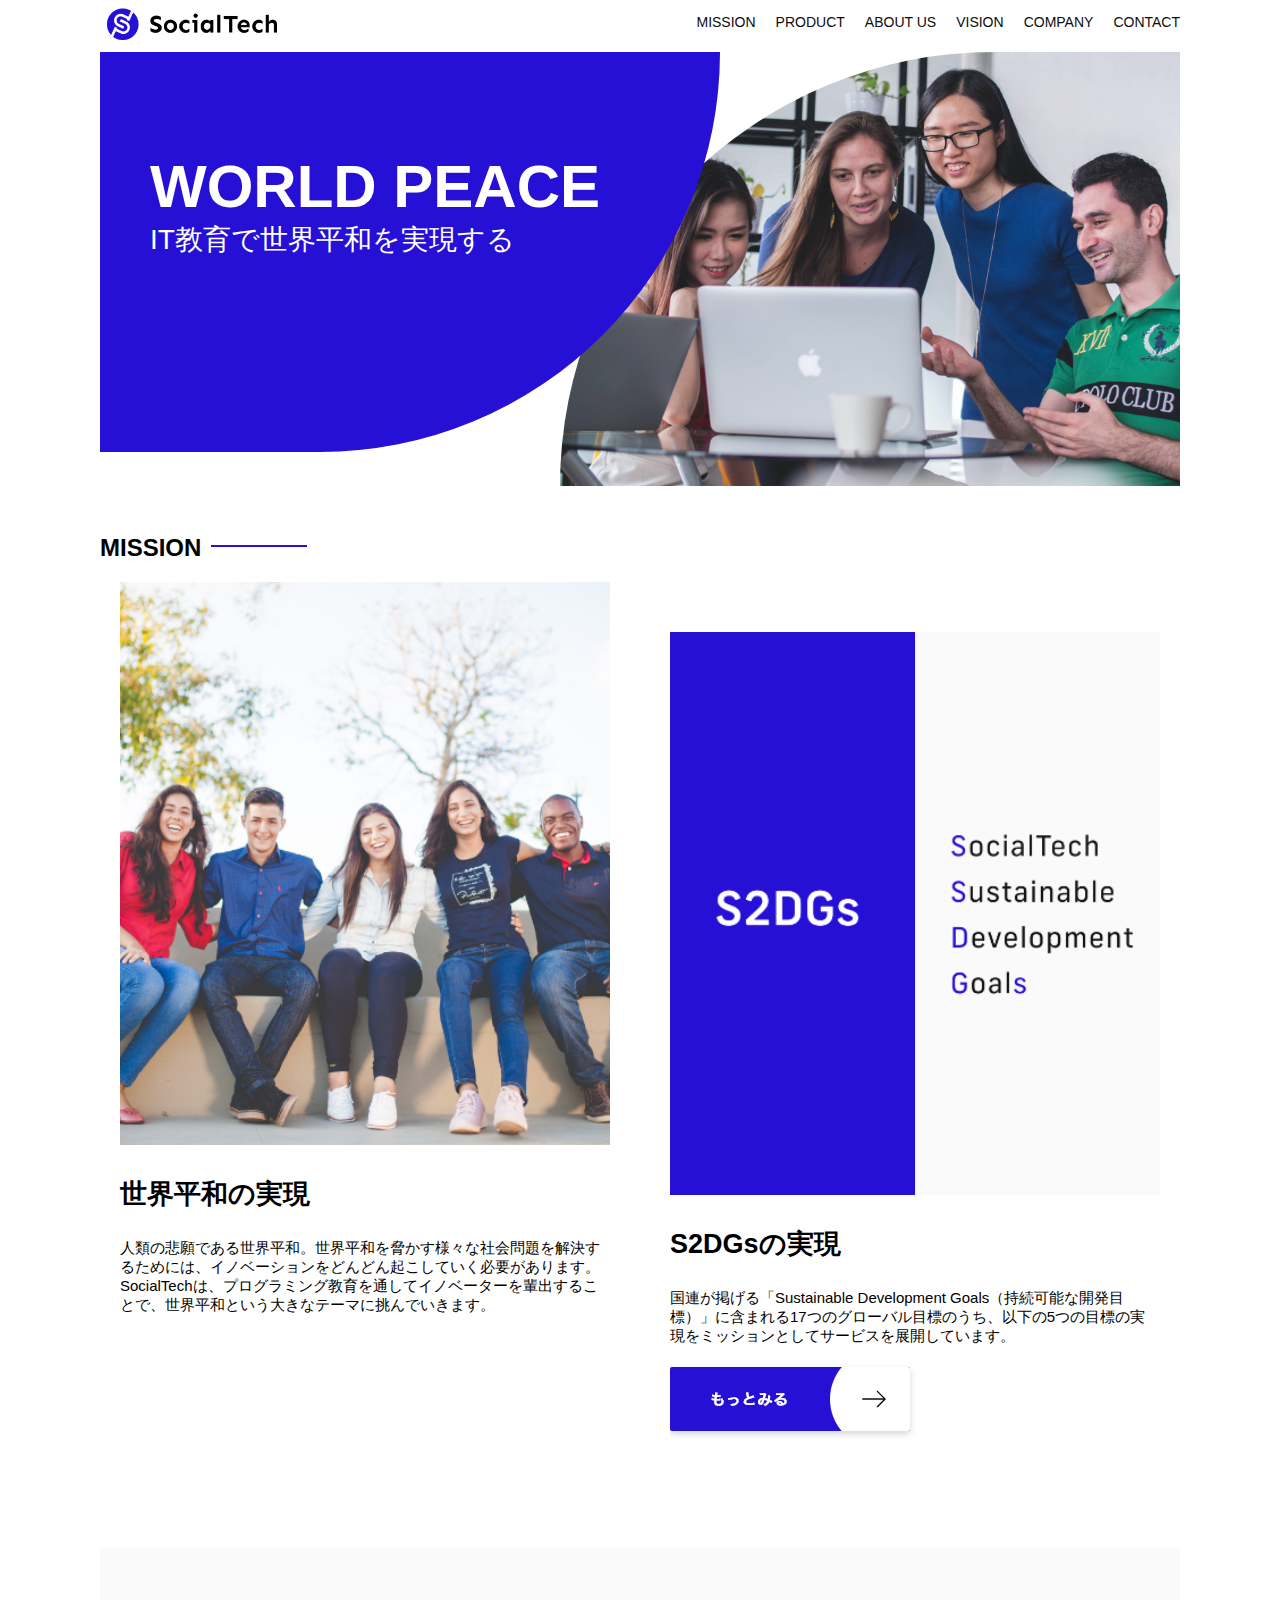
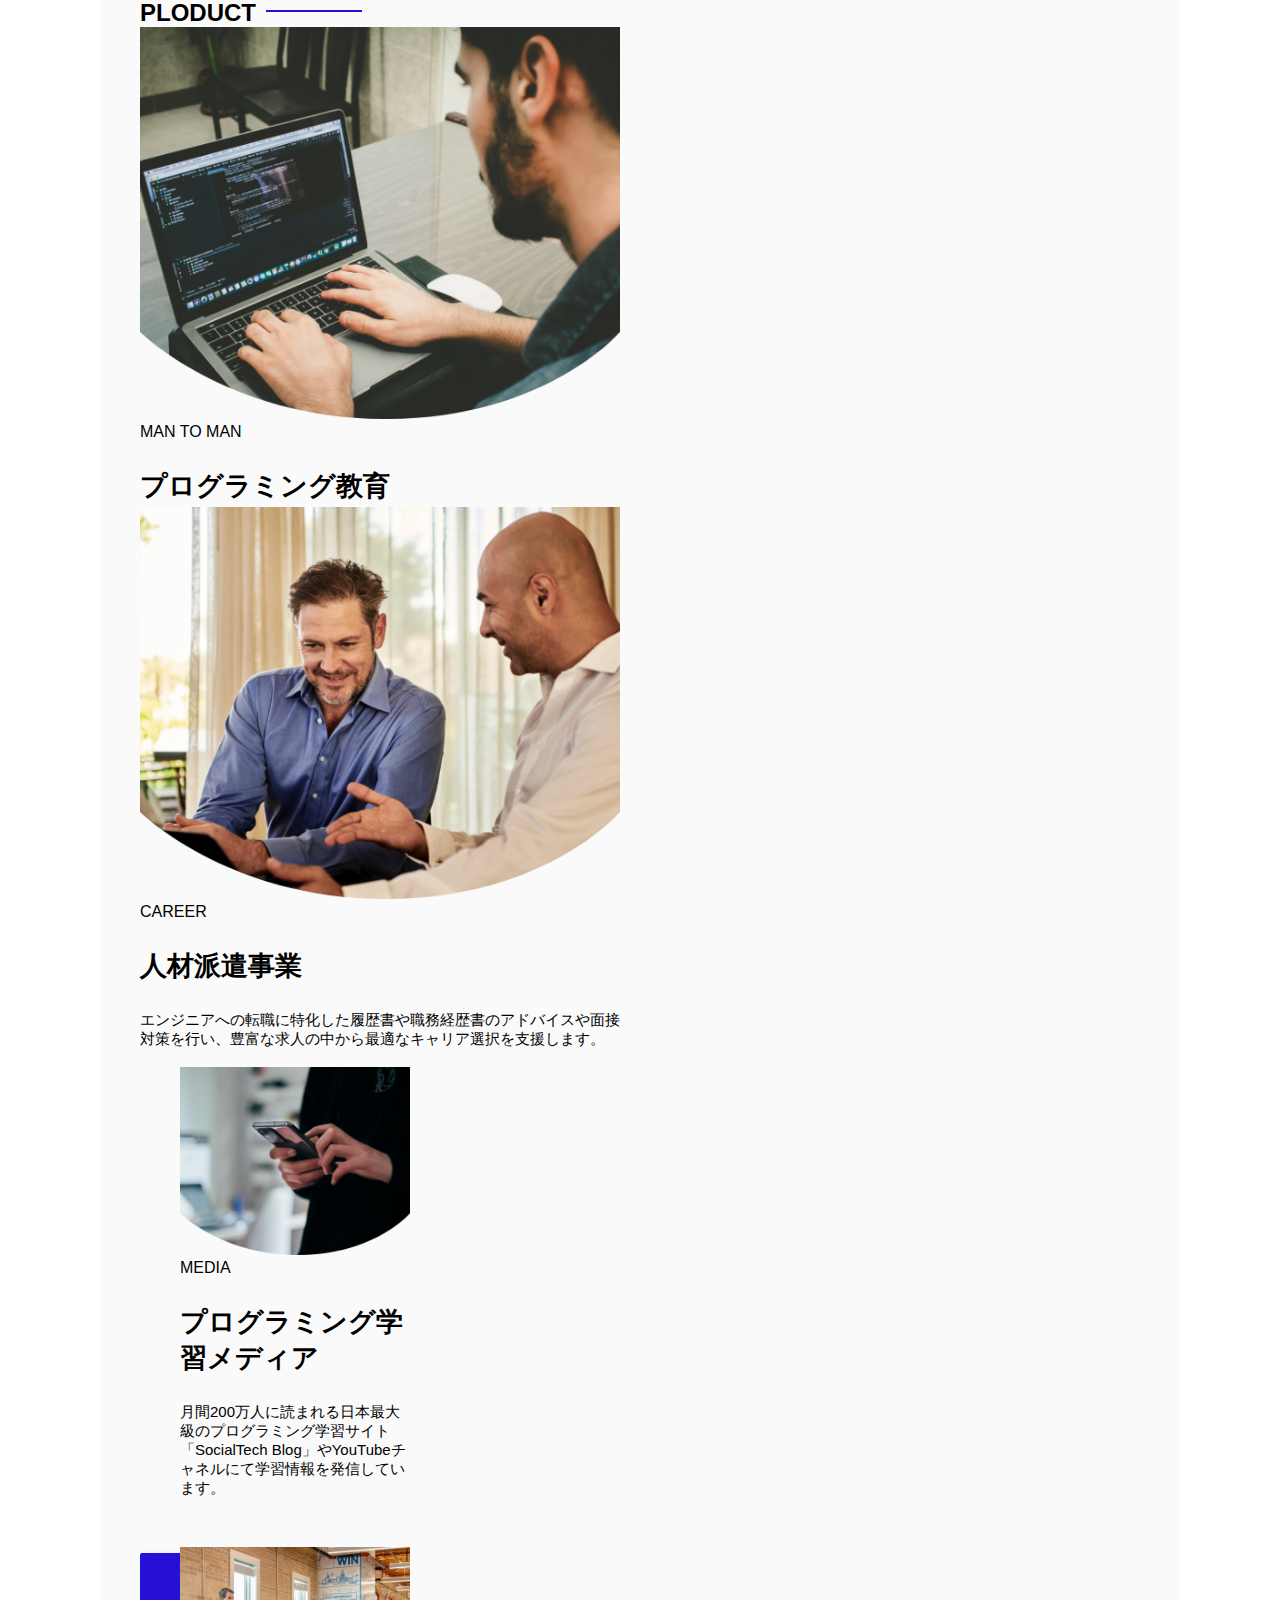
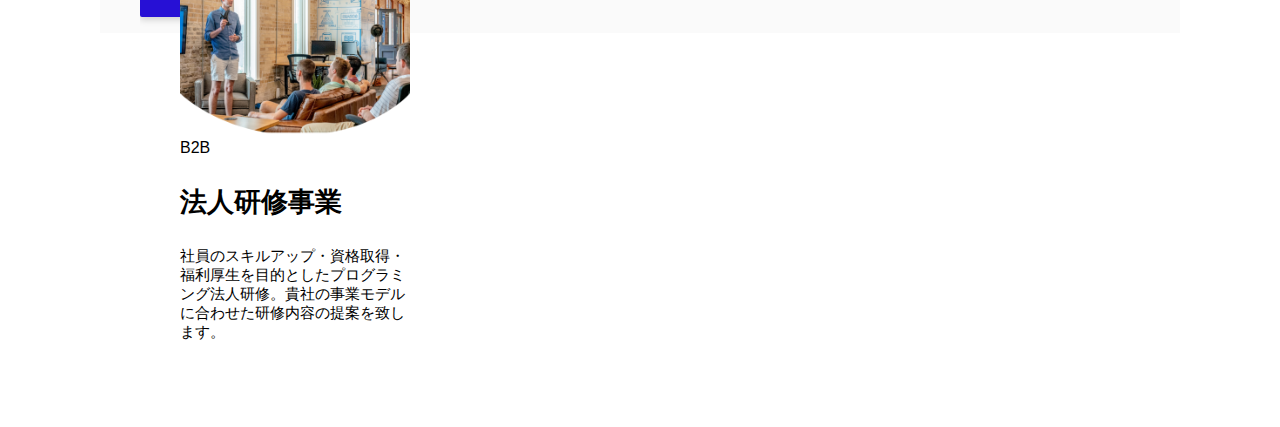
==== index.html @ d0de2686 "課題をプッシュ" ====
<!DOCTYPE html>
<html>
<head>
    <title>SocialTech</title>
    <meta charset="utf-8">
    <meta name="description" content="SocialTechはEdTech業界のリーディングカンパニーを目指します。">
    <meta name="viewport" content="width=device-width, initial-scale=1.0">
    <link rel="stylesheet" href="style.css">
</head>
<body>
    <!-- ヘッダー -->
    <header> 
        <!-- ロゴ -->  
        <a href="index.html" id="logo"><img src="images/logo.png" alt="トップページに戻る"></a>

        <!-- PC用ナビゲーション --> 
        <nav id="nav-pc">
            <ul>
                <li><a href="mission.html">MISSION</a></li>
                <li><a href="product.html">PRODUCT</a></li>
                <li><a href="index.html#aboutus">ABOUT US</a></li>
                <li><a href="index.html#vision">VISION</a></li>
                <li><a href="index.html#company">COMPANY</a></li>
                <li><a href="index.html#contact">CONTACT</a></li>
            </ul>
        </nav> 
    </header>
      <main>
      <article>
        <!-- メインビジュアル -->
        <section id="main-visual">
          <div id="main-message">
            <h1>WORLD PEACE</h1>
            <p>IT教育で世界平和を実現する</p>
          </div>
          <img src="images/index/index-main.png" alt="PCの周りに集まる多国籍の仲間たち">
        </section>
        <!--ミッション-->
        <section id="mission">
          <h2 class="index-h2">MISSION</h2>
          <div id="mission-flex">
            <div class="mission-item">
              <img id="mission-photo" src="images/index/index-mission.png" alt="屋外のベンチで写真を撮影する多国籍の仲間たち">
              <h3>世界平和の実現</h3>
              <p>人類の悲願である世界平和。世界平和を脅かす様々な社会問題を解決するためには、イノベーションをどんどん起こしていく必要があります。SocialTechは、プログラミング教育を通してイノベーターを輩出することで、世界平和という大きなテーマに挑んでいきます。</p>
            </div>
            <div class="mission-item">
              <img id="s2dgs" src="images/index/s2dgs.png" alt="s2dgs">
              <h3>S2DGsの実現</h3>
              <p>国連が掲げる「Sustainable Development Goals（持続可能な開発目標）」に含まれる17つのグローバル目標のうち、以下の5つの目標の実現をミッションとしてサービスを展開しています。</p>
             <a href="mission.html"><img src="images/button-more.png" alt="もっとみる"></a>
            </div>
          </div>
        </section>
      <!-- プロダクト -->
       <section id="product">
        <h2 class="index-h2">PLODUCT</h2>
         <div class="product-flix">
          <div id="product-left">
             <div>
              <img class="product-photo" src="images/index/index-mantoman.png" alt="PCでコードを書く男性">
              <div class="produact-explain">
                <span>MAN TO MAN</span>
                <h3>プログラミング教育</h3>
                <p>2013年より日本で唯一の専属講師によるマンツーマンのプログラミングレッスンを開始。AI/人工知能やウェブデザインの学習も可能です。</p>
              </div>
             </div>
             <div>
              <img class="product-photo" src="images/index/index-career.png" alt="笑顔で話し合う２人の男性">
               <div class="produact-explain">
                 <span>CAREER</span>
                 <h3>人材派遣事業</h3>
                 <p>エンジニアへの転職に特化した履歴書や職務経歴書のアドバイスや面接対策を行い、豊富な求人の中から最適なキャリア選択を支援します。</p>
               </div>
        　　</div>
           <div id="product-right">
          <div>
            <img class="product-photo" src="images/index/index-media.png" alt="スマートフォンを操作する人">
            <div class="product-explain">
              <span>MEDIA</span>
              <h3>プログラミング学習メディア</h3>
              <p>月間200万人に読まれる日本最大級のプログラミング学習サイト「SocialTech Blog」やYouTubeチャネルにて学習情報を発信しています。</p>
            </div>
          </div>
          <div>
            <img class="product-photo" src="images/index/index-b2b.png" alt="講演中の男性とそれを聴く人々">
            <div class="product-explain">
              <span>B2B</span>
              <h3>法人研修事業</h3>
              <p>社員のスキルアップ・資格取得・福利厚生を目的としたプログラミング法人研修。貴社の事業モデルに合わせた研修内容の提案を致します。</p>
            </div>
          </div>
        </div>
      </div>
      <div id="product-more">
        <a href="product.html">
          <img src="images/button-more.png" alt="もっとみる">
        </a>
      </div>
    </section>
  </article>
</main>
</body>

</html>
---- style.css ----
/* PC、スマホ共通スタイル */
* {
    box-sizing: border-box;
  }
  
  p {
    font-size: 15px;
  }
  
body {
    max-width: 1080px;
    margin: 0 auto 0 auto;
    font-family: "Source Sans Pro", "Hiragino Kaku Gothic ProN", Meiryo, Arial, sans-serif;
  }

/* ヘッダー */
 header {
 display: flex;
 justify-content: space-between;
  }

  /* ナビゲーションのレイアウト　*/
  #nav-pc {
 font-size: 14px;
  }
  
  #nav-pc ul {
 display: flex;
 padding-left: 0;
  }

  
  #nav-pc li {
    list-style: none;
  }
  
  /* ナビゲーションのリンクの装飾設定 */
  #nav-pc a {
    text-decoration: none;
    margin-left: 20px;
    color: #0d0d0d;
  }
  
  #nav-pc a:hover {
    text-decoration: underline;
  }

  /* メインビジュアル */
#main-visual {
  position: relative;
  height: 400px;
}

#main-message {
  position: absolute;
  top: 0;
  left: 0;
  background-color: #2710d5;
  color: #ffffff;
  border-radius: 0 0 476px 0;
  max-width: 620px;
  height: 100%;
  width: 100%;
  z-index: 11;
}

#main-message > h1 {
  font-size: 60px;
  margin: 100px 0 0 50px;
}

#main-message > p {
  font-size: 28px;
  margin: 0 0 0 50px;
}

#main-visual > img {
  max-width: 620px;
  border-radius: 476px 0 0 0;
  position: absolute;
  top: 0;
  right: 0;
  z-index: 10;
}

 /* 見出し */
 h2 {
  margin: 40px 0 0 0;
}

h2::after {
  content: url("images/line.png");
  margin-left: 10px;
}

h3 {
  font-size: 27px;
}

#mission-flex {
 display: flex;
 gap: 20px;
}

.mission-item {
 flex: 1;
}

#mission-photo, #s2dgs {
 width: 100%;
}

/* ミッション */
#mission {
  margin: 80px auto 80px auto;
}

#mission-flex {
  display: flex;
}

#mission-flex > div {
  width: 50%;
  margin: 20px;
}

#mission-photo {
  width: 100%;
}

#s2dgs {
  margin-top: 50px;
  width: 100%;
}

/* プロダクト */
#product {
  background-color: #fafafa;
  margin: 80px 0 80px 0;
  padding: 10px 40px 0px 40px;
}

/* 外枠 */
#product .product-flex {
  margin-top: 40px;
  display: flex;
}

/* 左のカラム */
#product-left {
  width: 50%;
  margin-right: 20px;
}

/* 右のカラム */
#product-right {
  width: 50%;
  margin-left: 20px;
  margin-top: 80px;
}

/* 画像＋説明の枠 */
#product-left > div {
  position: relative;
  height: 480px;
  margin-right: 20px;
}

#product-right > div {
  position: relative;
  height: 480px;
  margin-left: 20px;
}

 /* 画像 */
 .product-photo {
   width: 100%;
 }
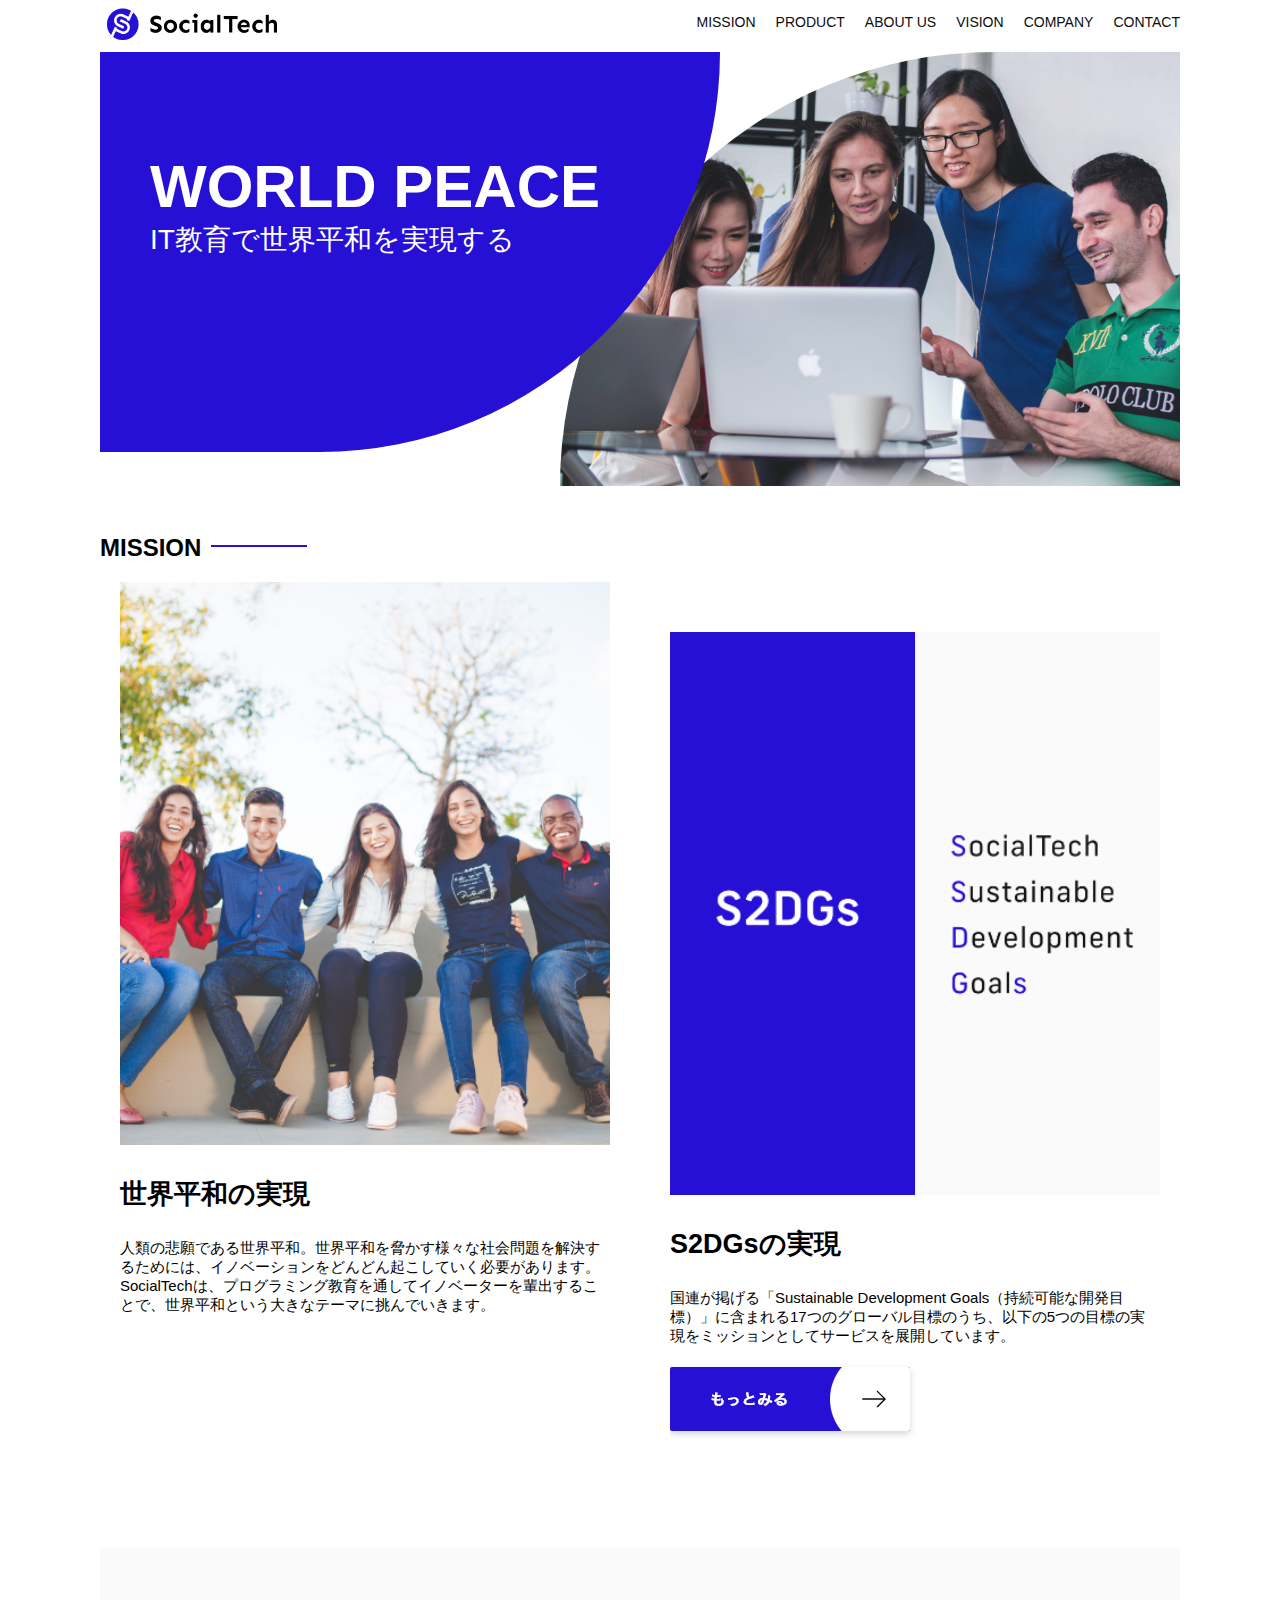
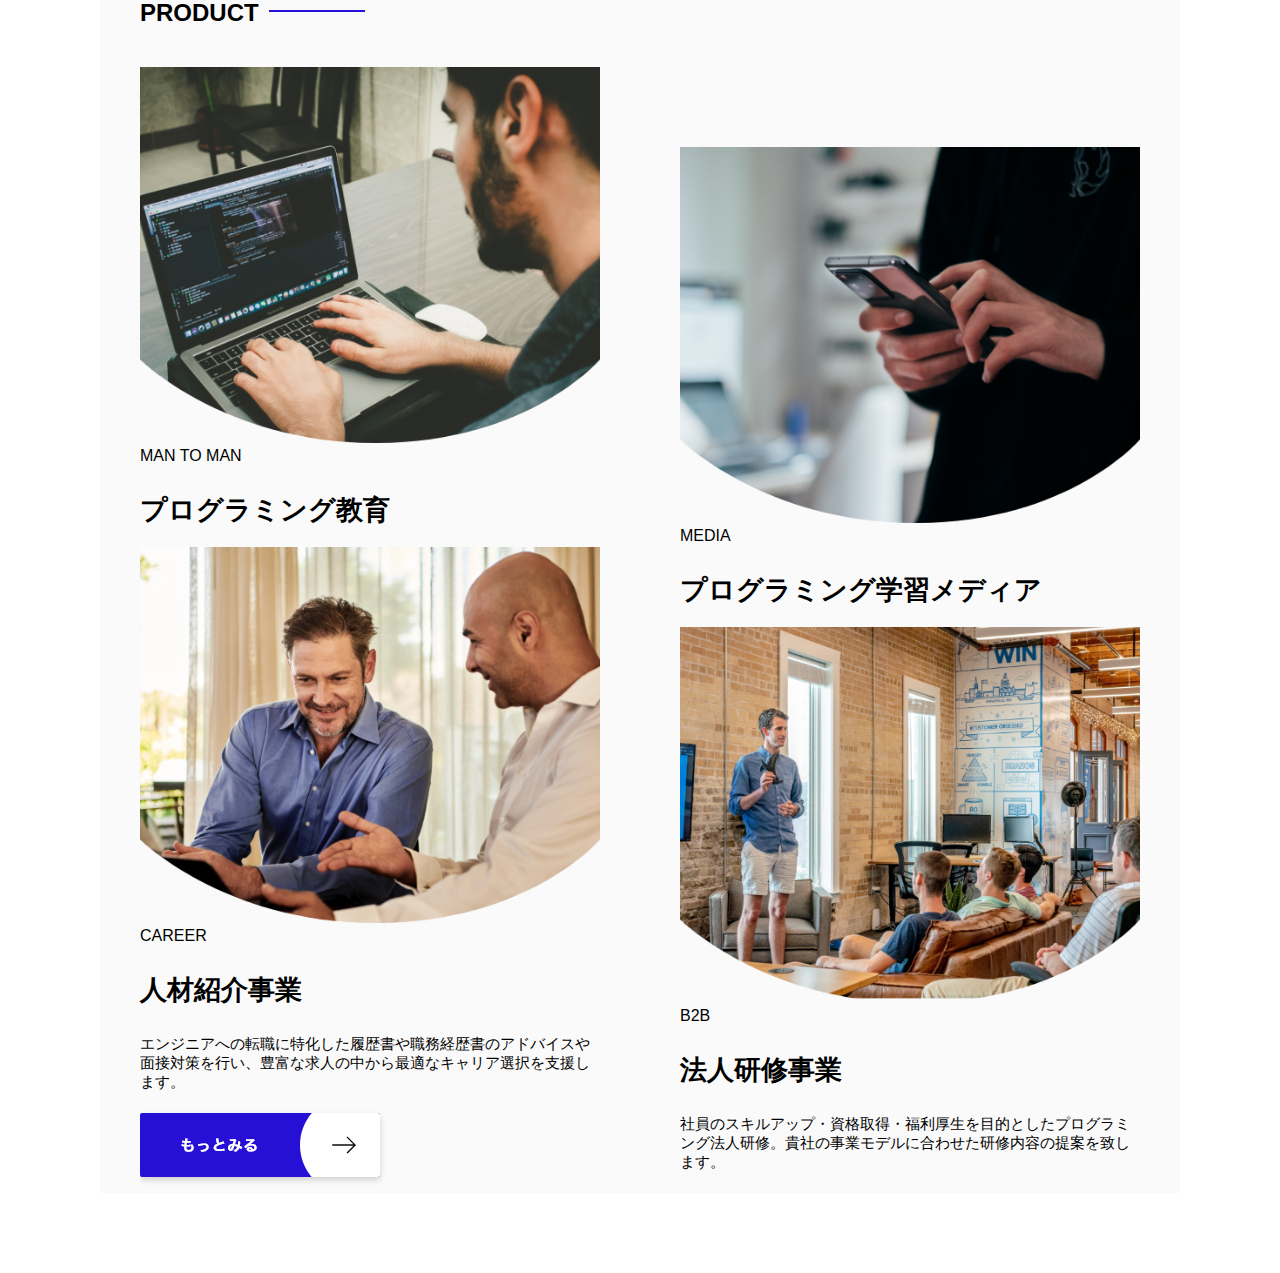
==== commit 06cf028d: "セクションを調整" ====
--- a/index.html
+++ b/index.html
@@ -1,105 +1,111 @@
 <!DOCTYPE html>
 <html>
+
 <head>
-    <title>SocialTech</title>
-    <meta charset="utf-8">
-    <meta name="description" content="SocialTechはEdTech業界のリーディングカンパニーを目指します。">
-    <meta name="viewport" content="width=device-width, initial-scale=1.0">
-    <link rel="stylesheet" href="style.css">
+  <title>SocialTech</title>
+  <meta charset="utf-8">
+  <meta name="description" content="SocialTechはEdTech業界のリーディングカンパニーを目指します。">
+  <meta name="viewport" content="width=device-width, initial-scale=1.0">
+  <link rel="stylesheet" href="style.css">
 </head>
+
 <body>
-    <!-- ヘッダー -->
-    <header> 
-        <!-- ロゴ -->  
-        <a href="index.html" id="logo"><img src="images/logo.png" alt="トップページに戻る"></a>
+  <!-- ヘッダー -->
+  <header>
+    <!-- ロゴ -->
+    <a href="index.html" id="logo"><img src="images/logo.png" alt="トップページに戻る"></a>
 
-        <!-- PC用ナビゲーション --> 
-        <nav id="nav-pc">
-            <ul>
-                <li><a href="mission.html">MISSION</a></li>
-                <li><a href="product.html">PRODUCT</a></li>
-                <li><a href="index.html#aboutus">ABOUT US</a></li>
-                <li><a href="index.html#vision">VISION</a></li>
-                <li><a href="index.html#company">COMPANY</a></li>
-                <li><a href="index.html#contact">CONTACT</a></li>
-            </ul>
-        </nav> 
-    </header>
-      <main>
-      <article>
-        <!-- メインビジュアル -->
-        <section id="main-visual">
-          <div id="main-message">
-            <h1>WORLD PEACE</h1>
-            <p>IT教育で世界平和を実現する</p>
+    <!-- PC用ナビゲーション -->
+    <nav id="nav-pc">
+      <ul>
+        <li><a href="mission.html">MISSION</a></li>
+        <li><a href="product.html">PRODUCT</a></li>
+        <li><a href="index.html#aboutus">ABOUT US</a></li>
+        <li><a href="index.html#vision">VISION</a></li>
+        <li><a href="index.html#company">COMPANY</a></li>
+        <li><a href="index.html#contact">CONTACT</a></li>
+      </ul>
+    </nav>
+  </header>
+  <main>
+    <article>
+      <!-- メインビジュアル -->
+      <section id="main-visual">
+        <div id="main-message">
+          <h1>WORLD PEACE</h1>
+          <p>IT教育で世界平和を実現する</p>
+        </div>
+        <img src="images/index/index-main.png" alt="PCの周りに集まる多国籍の仲間たち">
+      </section>
+      <!--ミッション-->
+      <section id="mission">
+        <h2 class="index-h2">MISSION</h2>
+        <div id="mission-flex">
+          <div class="mission-item">
+            <img id="mission-photo" src="images/index/index-mission.png" alt="屋外のベンチで写真を撮影する多国籍の仲間たち">
+            <h3>世界平和の実現</h3>
+            <p>
+              人類の悲願である世界平和。世界平和を脅かす様々な社会問題を解決するためには、イノベーションをどんどん起こしていく必要があります。SocialTechは、プログラミング教育を通してイノベーターを輩出することで、世界平和という大きなテーマに挑んでいきます。
+            </p>
           </div>
-          <img src="images/index/index-main.png" alt="PCの周りに集まる多国籍の仲間たち">
-        </section>
-        <!--ミッション-->
-        <section id="mission">
-          <h2 class="index-h2">MISSION</h2>
-          <div id="mission-flex">
-            <div class="mission-item">
-              <img id="mission-photo" src="images/index/index-mission.png" alt="屋外のベンチで写真を撮影する多国籍の仲間たち">
-              <h3>世界平和の実現</h3>
-              <p>人類の悲願である世界平和。世界平和を脅かす様々な社会問題を解決するためには、イノベーションをどんどん起こしていく必要があります。SocialTechは、プログラミング教育を通してイノベーターを輩出することで、世界平和という大きなテーマに挑んでいきます。</p>
-            </div>
-            <div class="mission-item">
-              <img id="s2dgs" src="images/index/s2dgs.png" alt="s2dgs">
-              <h3>S2DGsの実現</h3>
-              <p>国連が掲げる「Sustainable Development Goals（持続可能な開発目標）」に含まれる17つのグローバル目標のうち、以下の5つの目標の実現をミッションとしてサービスを展開しています。</p>
-             <a href="mission.html"><img src="images/button-more.png" alt="もっとみる"></a>
-            </div>
+          <div class="mission-item">
+            <img id="s2dgs" src="images/index/s2dgs.png" alt="s2dgs">
+            <h3>S2DGsの実現</h3>
+            <p>国連が掲げる「Sustainable Development Goals（持続可能な開発目標）」に含まれる17つのグローバル目標のうち、以下の5つの目標の実現をミッションとしてサービスを展開しています。</p>
+            <a href="mission.html"><img src="images/button-more.png" alt="もっとみる"></a>
           </div>
-        </section>
+        </div>
+      </section>
       <!-- プロダクト -->
-       <section id="product">
-        <h2 class="index-h2">PLODUCT</h2>
-         <div class="product-flix">
+      <section id="product">
+        <h2 class="index-h2">PRODUCT</h2>
+        <div class="product-flex">
           <div id="product-left">
-             <div>
+            <div>
               <img class="product-photo" src="images/index/index-mantoman.png" alt="PCでコードを書く男性">
-              <div class="produact-explain">
+              <div class="product-explain">
                 <span>MAN TO MAN</span>
                 <h3>プログラミング教育</h3>
                 <p>2013年より日本で唯一の専属講師によるマンツーマンのプログラミングレッスンを開始。AI/人工知能やウェブデザインの学習も可能です。</p>
               </div>
-             </div>
-             <div>
+            </div>
+            <div>
               <img class="product-photo" src="images/index/index-career.png" alt="笑顔で話し合う２人の男性">
-               <div class="produact-explain">
-                 <span>CAREER</span>
-                 <h3>人材派遣事業</h3>
-                 <p>エンジニアへの転職に特化した履歴書や職務経歴書のアドバイスや面接対策を行い、豊富な求人の中から最適なキャリア選択を支援します。</p>
-               </div>
-        　　</div>
-           <div id="product-right">
-          <div>
-            <img class="product-photo" src="images/index/index-media.png" alt="スマートフォンを操作する人">
-            <div class="product-explain">
-              <span>MEDIA</span>
-              <h3>プログラミング学習メディア</h3>
-              <p>月間200万人に読まれる日本最大級のプログラミング学習サイト「SocialTech Blog」やYouTubeチャネルにて学習情報を発信しています。</p>
+              <div class="product-explain">
+                <span>CAREER</span>
+                <h3>人材紹介事業</h3>
+                <p>エンジニアへの転職に特化した履歴書や職務経歴書のアドバイスや面接対策を行い、豊富な求人の中から最適なキャリア選択を支援します。</p>
+              </div>
+
             </div>
           </div>
-          <div>
-            <img class="product-photo" src="images/index/index-b2b.png" alt="講演中の男性とそれを聴く人々">
-            <div class="product-explain">
-              <span>B2B</span>
-              <h3>法人研修事業</h3>
-              <p>社員のスキルアップ・資格取得・福利厚生を目的としたプログラミング法人研修。貴社の事業モデルに合わせた研修内容の提案を致します。</p>
+          <div id="product-right">
+            <div>
+              <img class="product-photo" src="images/index/index-media.png" alt="スマートフォンを操作する人">
+              <div class="product-explain">
+                <span>MEDIA</span>
+                <h3>プログラミング学習メディア</h3>
+                <p>月間200万人に読まれる日本最大級のプログラミング学習サイト「SocialTech Blog」やYouTubeチャネルにて学習情報を発信しています。</p>
+              </div>
+            </div>
+            <div>
+              <img class="product-photo" src="images/index/index-b2b.png" alt="講演中の男性とそれを聴く人々">
+              <div class="product-explain">
+                <span>B2B</span>
+                <h3>法人研修事業</h3>
+                <p>社員のスキルアップ・資格取得・福利厚生を目的としたプログラミング法人研修。貴社の事業モデルに合わせた研修内容の提案を致します。</p>
+              </div>
             </div>
           </div>
         </div>
-      </div>
-      <div id="product-more">
-        <a href="product.html">
-          <img src="images/button-more.png" alt="もっとみる">
-        </a>
-      </div>
-    </section>
-  </article>
-</main>
+        <div id="product-more">
+          <a href="product.html">
+            <img src="images/button-more.png" alt="もっとみる">
+          </a>
+        </div>
+      </section>
+    </article>
+  </main>
 </body>
 
 </html>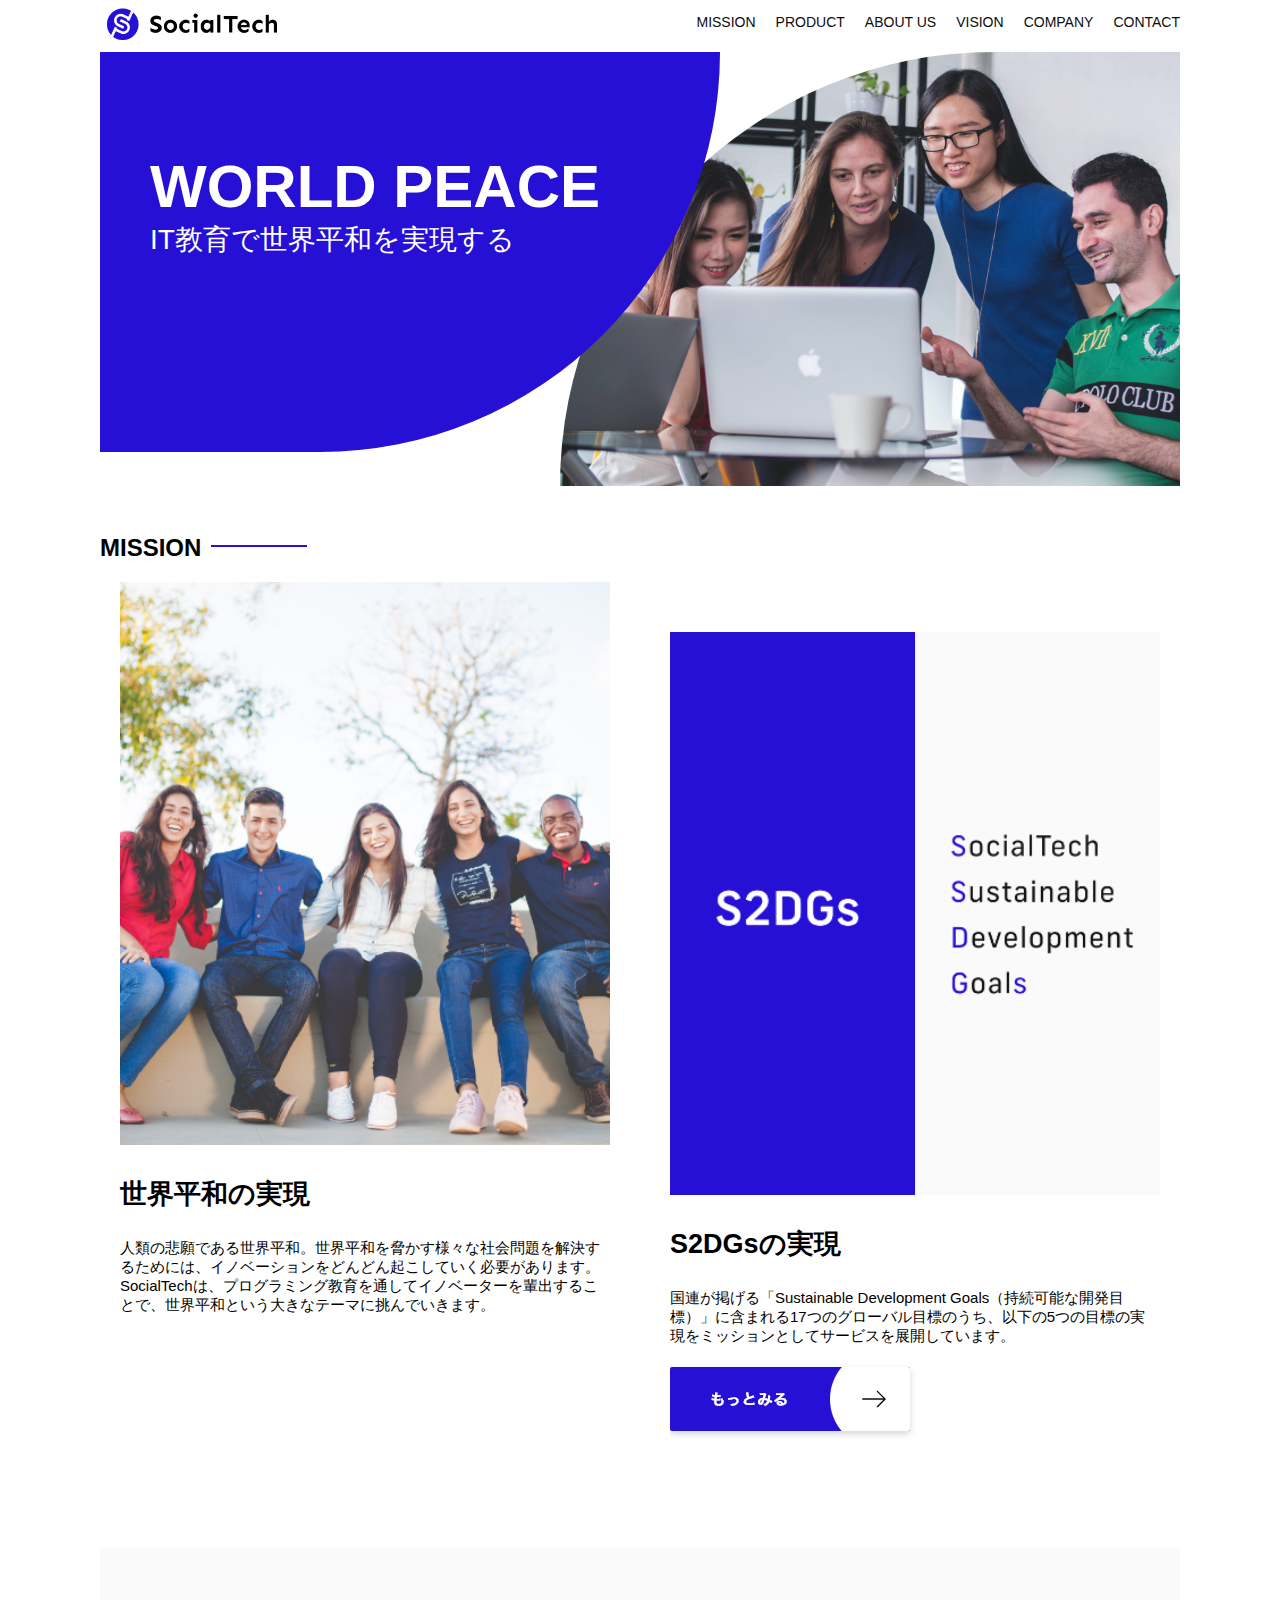
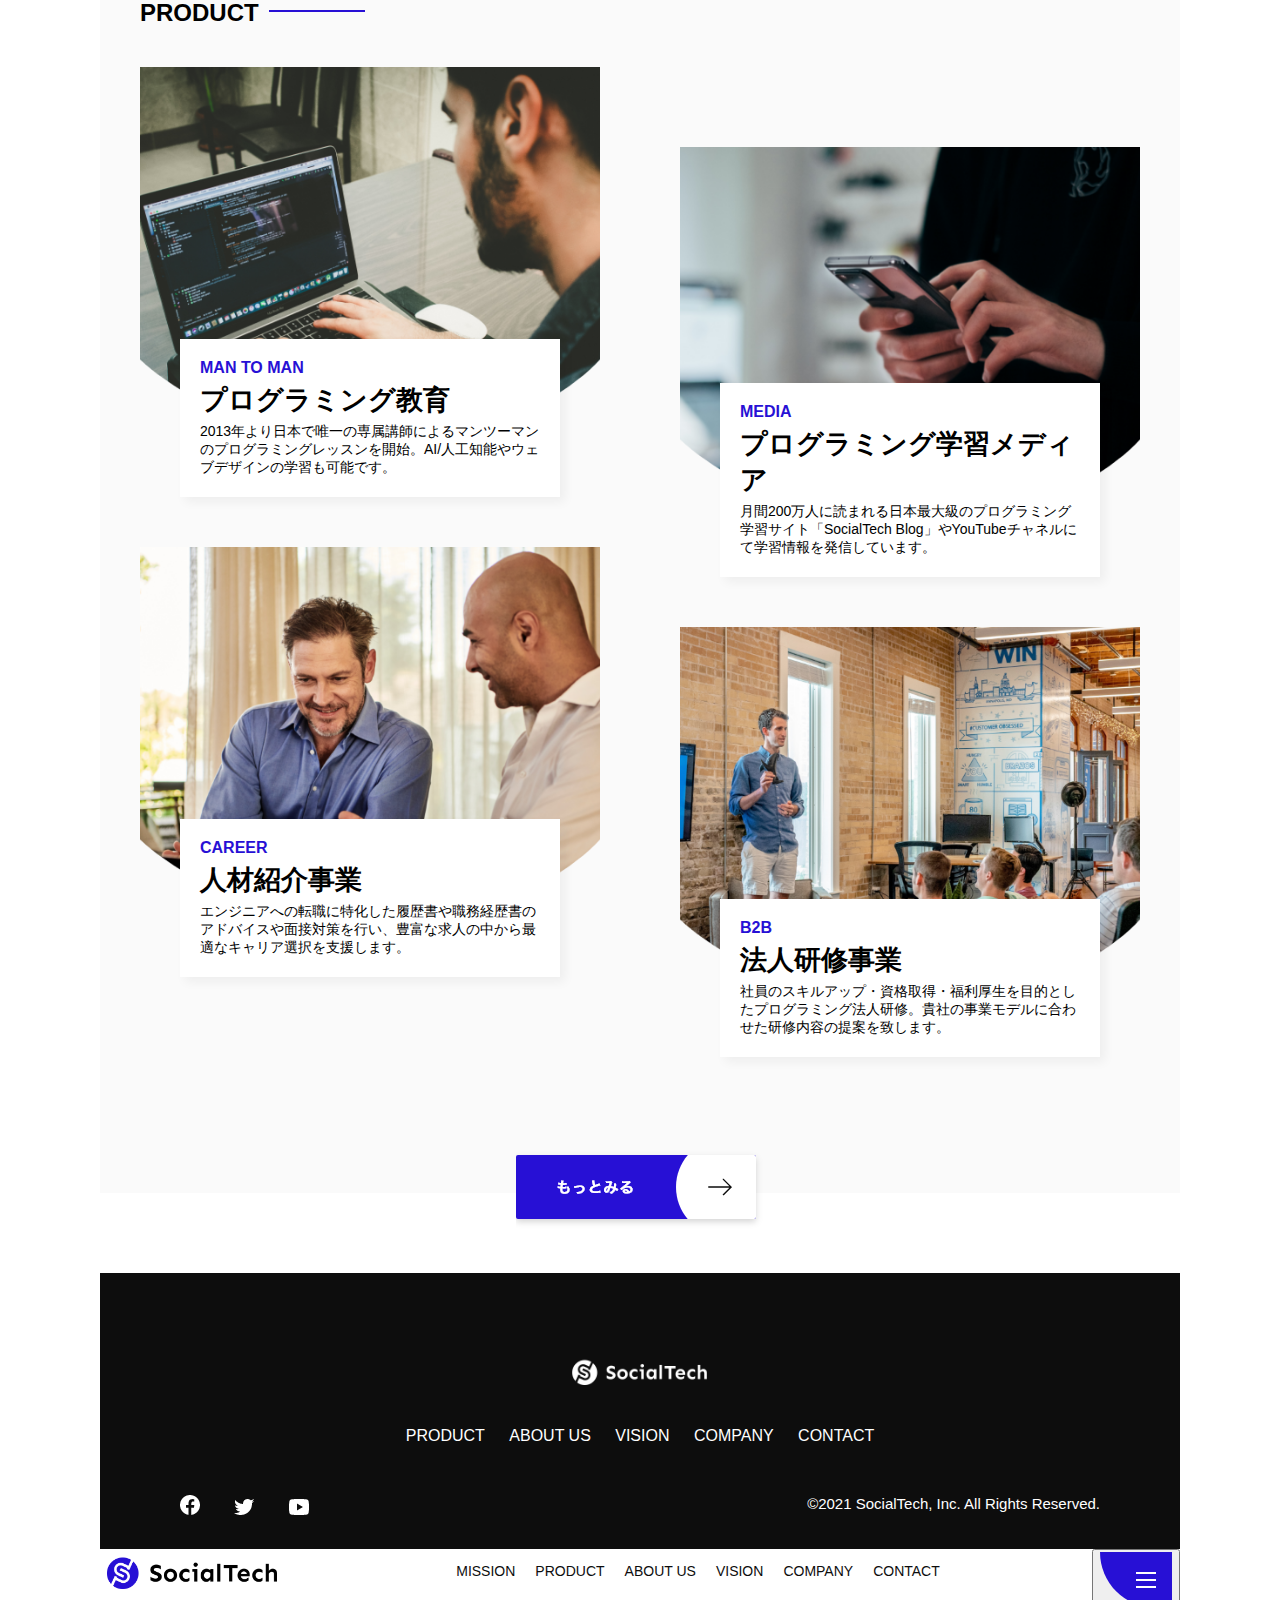
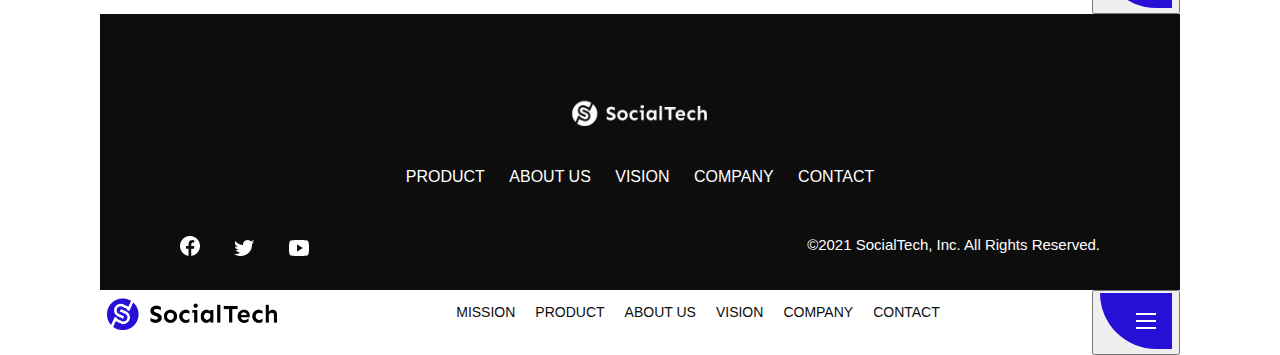
==== commit 03ecc4e5: "Committing changes to index.html and style.css" ====
--- a/index.html
+++ b/index.html
@@ -106,6 +106,96 @@
       </section>
     </article>
   </main>
+
+  <footer>
+    <div id="footer-logo">
+      <img src="images/logo-sp.png" alt="SocialTech">
+    </div>
+    <div id="footer-link">
+      <a href="product.html">PRODUCT</a>
+      <a href="index.html#aboutus">ABOUT US</a>
+      <a href="index.html#vision">VISION</a>
+      <a href="index.html#company">COMPANY</a>
+      <a href="index.html#contact">CONTACT</a>
+    </div>
+    <div id="sns-footer">
+      <div class="sns-btns">
+        <a href="https://www.facebook.com/sejuku2013"><img src="images/button-facebook.png" alt="Facebookのリンク"></a>
+        <a href="https://twitter.com/samuraijuku"><img src="images/button-twitter.png" alt="Twitterのリンク"></a>
+        <a href="https://www.youtube.com/channel/UCCFOQO5aDK0xXam4cUQXT8g"><img src="images/button-youtube.png"
+            alt="YouTubeのリンク"></a>
+      </div>
+      <p id="copyright">&copy;2021 SocialTech, Inc. All Rights Reserved.</p>
+    </div>
+  </footer>
+  <header>
+    <!-- ロゴ -->
+    <a href="index.html" id="logo">
+      <img src="images/logo.png" alt="トップページに戻る">
+    </a>
+
+    <!-- PC用ナビゲーション -->
+    <nav id="nav-pc">
+      <ul>
+        <li><a href="mission.html">MISSION</a></li>
+        <li><a href="product.html">PRODUCT</a></li>
+        <li><a href="index.html#aboutus">ABOUT US</a></li>
+        <li><a href="index.html#vision">VISION</a></li>
+        <li><a href="index.html#company">COMPANY</a></li>
+        <li><a href="index.html#contact">CONTACT</a></li>
+      </ul>
+    </nav>
+    <!-- スマホ用メニューボタン -->
+    <button id="menu-sp" onclick="document.getElementById('nav-sp').style.display = 'block'">
+      <img src="images/button-menu.png" alt="ナビゲーションを開く">
+    </button>
+  </header>
+
+  <footer>
+    <div id="footer-logo">
+      <img src="images/logo-sp.png" alt="SocialTech">
+    </div>
+    <div id="footer-link">
+      <a href="product.html">PRODUCT</a>
+      <a href="index.html#aboutus">ABOUT US</a>
+      <a href="index.html#vision">VISION</a>
+      <a href="index.html#company">COMPANY</a>
+      <a href="index.html#contact">CONTACT</a>
+    </div>
+    <div id="sns-footer">
+      <div class="sns-btns">
+        <a href="https://www.facebook.com/sejuku2013"><img src="images/button-facebook.png" alt="Facebookのリンク"></a>
+        <a href="https://twitter.com/samuraijuku"><img src="images/button-twitter.png" alt="Twitterのリンク"></a>
+        <a href="https://www.youtube.com/channel/UCCFOQO5aDK0xXam4cUQXT8g"><img src="images/button-youtube.png"
+            alt="YouTubeのリンク"></a>
+      </div>
+      <p id="copyright">&copy;2021 SocialTech, Inc. All Rights Reserved.</p>
+    </div>
+  </footer>
+  <header>
+    <!-- ロゴ -->
+    <a href="index.html" id="logo">
+      <img src="images/logo.png" alt="トップページに戻る">
+    </a>
+
+    <!-- PC用ナビゲーション -->
+    <nav id="nav-pc">
+      <ul>
+        <li><a href="mission.html">MISSION</a></li>
+        <li><a href="product.html">PRODUCT</a></li>
+        <li><a href="index.html#aboutus">ABOUT US</a></li>
+        <li><a href="index.html#vision">VISION</a></li>
+        <li><a href="index.html#company">COMPANY</a></li>
+        <li><a href="index.html#contact">CONTACT</a></li>
+      </ul>
+    </nav>
+    <!-- スマホ用メニューボタン -->
+    <button id="menu-sp" onclick="document.getElementById('nav-sp').style.display = 'block'">
+      <img src="images/button-menu.png" alt="ナビゲーションを開く">
+    </button>
+  </header>
+
+
 </body>
 
 </html>--- a/style.css
+++ b/style.css
@@ -1,51 +1,51 @@
 /* PC、スマホ共通スタイル */
 * {
-    box-sizing: border-box;
-  }
-  
-  p {
-    font-size: 15px;
-  }
-  
+  box-sizing: border-box;
+}
+
+p {
+  font-size: 15px;
+}
+
 body {
-    max-width: 1080px;
-    margin: 0 auto 0 auto;
-    font-family: "Source Sans Pro", "Hiragino Kaku Gothic ProN", Meiryo, Arial, sans-serif;
-  }
+  max-width: 1080px;
+  margin: 0 auto 0 auto;
+  font-family: "Source Sans Pro", "Hiragino Kaku Gothic ProN", Meiryo, Arial, sans-serif;
+}
 
 /* ヘッダー */
- header {
- display: flex;
- justify-content: space-between;
-  }
-
-  /* ナビゲーションのレイアウト　*/
-  #nav-pc {
- font-size: 14px;
-  }
-  
-  #nav-pc ul {
- display: flex;
- padding-left: 0;
-  }
-
-  
-  #nav-pc li {
-    list-style: none;
-  }
-  
-  /* ナビゲーションのリンクの装飾設定 */
-  #nav-pc a {
-    text-decoration: none;
-    margin-left: 20px;
-    color: #0d0d0d;
-  }
-  
-  #nav-pc a:hover {
-    text-decoration: underline;
-  }
-
-  /* メインビジュアル */
+header {
+  display: flex;
+  justify-content: space-between;
+}
+
+/* ナビゲーションのレイアウト　*/
+#nav-pc {
+  font-size: 14px;
+}
+
+#nav-pc ul {
+  display: flex;
+  padding-left: 0;
+}
+
+
+#nav-pc li {
+  list-style: none;
+}
+
+/* ナビゲーションのリンクの装飾設定 */
+#nav-pc a {
+  text-decoration: none;
+  margin-left: 20px;
+  color: #0d0d0d;
+}
+
+#nav-pc a:hover {
+  text-decoration: underline;
+}
+
+/* メインビジュアル */
 #main-visual {
   position: relative;
   height: 400px;
@@ -64,17 +64,17 @@
   z-index: 11;
 }
 
-#main-message > h1 {
+#main-message>h1 {
   font-size: 60px;
   margin: 100px 0 0 50px;
 }
 
-#main-message > p {
+#main-message>p {
   font-size: 28px;
   margin: 0 0 0 50px;
 }
 
-#main-visual > img {
+#main-visual>img {
   max-width: 620px;
   border-radius: 476px 0 0 0;
   position: absolute;
@@ -83,8 +83,8 @@
   z-index: 10;
 }
 
- /* 見出し */
- h2 {
+/* 見出し */
+h2 {
   margin: 40px 0 0 0;
 }
 
@@ -98,16 +98,17 @@
 }
 
 #mission-flex {
- display: flex;
- gap: 20px;
+  display: flex;
+  gap: 20px;
 }
 
 .mission-item {
- flex: 1;
-}
-
-#mission-photo, #s2dgs {
- width: 100%;
+  flex: 1;
+}
+
+#mission-photo,
+#s2dgs {
+  width: 100%;
 }
 
 /* ミッション */
@@ -119,7 +120,7 @@
   display: flex;
 }
 
-#mission-flex > div {
+#mission-flex>div {
   width: 50%;
   margin: 20px;
 }
@@ -160,19 +161,487 @@
 }
 
 /* 画像＋説明の枠 */
-#product-left > div {
+#product-left>div {
   position: relative;
   height: 480px;
   margin-right: 20px;
 }
 
-#product-right > div {
+#product-right>div {
   position: relative;
   height: 480px;
   margin-left: 20px;
 }
 
- /* 画像 */
- .product-photo {
-   width: 100%;
- }+/* 画像*/
+.product-photo {
+  width: 100%;
+}
+
+/* 説明文の枠 */
+.product-explain {
+  background-color: #ffffff;
+  position: absolute;
+  left: 0;
+  bottom: 50px;
+  margin: 0 40px 0 40px;
+  padding: 20px;
+  box-shadow: 5px 5px 10px rgba(0, 0, 0, 0.05);
+}
+
+/* 説明文の英語 */
+.product-explain>span {
+  color: #2710d5;
+  font-weight: bold;
+  font-size: 16px;
+  margin: 0px;
+}
+
+/* 説明文の見出し */
+.product-explain>h3 {
+  margin: 5px 0 5px 0;
+}
+
+/* 説明文 */
+.product-explain>p {
+  font-size: 14px;
+  margin: 0;
+}
+
+/* もっと見るボタン */
+#product-more {
+  text-align: center;
+}
+
+#product-more a {
+  position: relative;
+  bottom: -42px;
+}
+
+/* ABOUT US */
+#aboutus {
+  margin: 80px auto 80px auto;
+}
+
+/* 3つの組織文化と画像を入れる枠 */
+#aboutus>div {
+  display: flex;
+}
+
+/* 画像 */
+.culture-img {
+  width: 50%;
+  align-self: flex-start;
+}
+
+.culture-img2 {
+  margin-top: 50px;
+  width: 100%;
+}
+
+/* 3つの組織文化の表 */
+.culture-table {
+  margin-right: 50px;
+}
+
+.culture-num {
+  font-size: 80px;
+  color: #2710d5;
+  padding: 0 20px 0 0;
+}
+
+/* 番号 */
+.culture-num {
+  font-size: 80px;
+  color: #2710d5;
+  padding: 0 20px 0 0;
+}
+
+/* 見出し */
+.culture-table th {
+  text-align: left;
+  font-size: 28px;
+  font-weight: bold;
+}
+
+/* 組織文化英語 */
+.culture-en {
+  color: #2710d5;
+  font-size: 24px;
+}
+
+/* 説明文 */
+.culture-description {
+  margin: 0;
+}
+
+/* ビジョン */
+#vision {
+  margin: 80px auto 80px auto;
+}
+
+/* セクション内の外枠*/
+#vision>div {
+  display: flex;
+  justify-content: space-between;
+  flex-wrap: wrap;
+}
+
+/*7つの行動指針の枠*/
+.vision-box {
+  width: 300px;
+  height: 300px;
+  margin-bottom: 30px;
+  position: relative;
+}
+
+/* ビジョン */
+#vision {
+  margin: 80px auto 80px auto;
+}
+
+/* セクション内の外枠*/
+#vision>div {
+  display: flex;
+  justify-content: space-between;
+  flex-wrap: wrap;
+}
+
+/*7つの行動指針の枠*/
+.vision-box {
+  width: 300px;
+  height: 300px;
+  margin-bottom: 30px;
+  position: relative;
+}
+
+.vision-box>img {
+  width: 100%;
+  position: relative;
+  z-index: 30;
+}
+
+.vision-box>div {
+  position: absolute;
+  top: 0;
+  left: 0;
+  z-index: 31;
+  margin-right: 20px;
+}
+
+.vision-box>div>h4 {
+  color: #2710d5;
+  font-size: 19px;
+  margin: 80px 0 0 0;
+}
+
+.vision-box>div>h4::first-letter {
+  font-size: 40px;
+}
+
+.vision-box>div>h5 {
+  font-size: 20px;
+  margin: 0 0 0 0;
+}
+
+.vision-box>div>p {
+  margin: 10px 0 0 0;
+}
+
+/* 会社概要 */
+#company {
+  margin: 80px auto 80px auto;
+}
+
+#company-table {
+  width: 100%;
+}
+
+.tableheader {
+  text-align: left;
+  padding: 20px;
+  border-bottom-color: #2710d5;
+  border-bottom-width: 1px;
+  border-bottom-style: solid;
+  width: 100px;
+}
+
+.tableheader-first {
+  border-top-color: #2710d5;
+  border-top-width: 1px;
+  border-top-style: solid;
+}
+
+.cell {
+  padding: 30px;
+  border-bottom-color: #ececec;
+  border-bottom-width: 1px;
+  border-bottom-style: solid;
+}
+
+.cell-first {
+  border-top-color: #ececec;
+  border-top-width: 1px;
+  border-top-style: solid;
+}
+
+#company>iframe {
+  width: 100%;
+  height: 368px;
+  margin-top: 40px;
+}
+
+/* お問い合わせ */
+#contact {
+  margin: 80px auto 80px auto;
+}
+
+/* 外枠 */
+#contact>form>div {
+  display: flex;
+  flex-direction: row;
+  flex-wrap: wrap;
+  padding-bottom: 30px;
+}
+
+/* 左列の見出し */
+.contact-heading {
+  width: 240px;
+  align-self: center;
+}
+
+/* 見出しのラベル */
+.contact-label {
+  font-weight: bold;
+}
+
+/* 必須 */
+.contact-span {
+  color: #ce2222;
+  margin: 0 0 0 20px;
+  font-weight: bold;
+}
+
+/* テキストボックス */
+.contact-textbox {
+  border-top: 0px;
+  border-left: 0px;
+  border-right: 0px;
+  border-bottom-width: 1px;
+  border-bottom-color: #707070;
+  border-style: solid;
+  background-color: #fafafa;
+  width: 400px;
+  height: 56px;
+}
+
+/* お問い合わせ内容のテキストエリア */
+.contact-textarea {
+  border-top: 0px;
+  border-left: 0px;
+  border-right: 0px;
+  border-bottom-width: 1px;
+  border-bottom-color: #707070;
+  background-color: #fafafa;
+  width: 400px;
+  height: 200px;
+}
+
+/* 個人情報の取り扱い */
+#contact dt {
+  font-weight: bold;
+}
+
+#contact dd {
+  margin: 0 0 16px 0;
+}
+
+#contact dd p {
+  margin: 0;
+}
+
+#contact dd ul {
+  padding-left: 0;
+}
+
+#contact dd li {
+  margin-bottom: 0;
+  list-style: none;
+}
+
+/* フッター */
+footer {
+  background-color: #0d0d0d;
+  text-align: center;
+  padding: 80px 80px 30px 80px;
+}
+
+#footer-logo {
+  margin-bottom: 30px;
+}
+
+#footer-link {
+  margin-bottom: 50px;
+}
+
+#footer-link>a {
+  text-decoration: none;
+  margin: 10px;
+  color: #ffffff;
+}
+
+#footer-link>a:hover {
+  text-decoration: underline;
+}
+
+#sns-footer {
+  display: flex;
+  justify-content: space-between;
+  text-align: left;
+}
+
+#sns-footer a {
+  margin-right: 30px;
+}
+
+#copyright {
+  color: #ffffff;
+  margin: 0;
+}
+
+#sns-footer {
+  display: flex;
+  justify-content: space-between;
+  text-align: left;
+}
+
+#sns-footer a {
+  margin-right: 30px;
+}
+
+#copyright {
+  color: #ffffff;
+  margin: 0;
+}
+
+/*====================
+ スマートフォン用のスタイル
+=====================*/
+@media screen and (max-width: 767px) {
+
+  /* PC用ナビゲーション非表示 */
+  #nav-pc {
+    display: none;
+  }
+
+  /* ハンバーガーメニュー */
+  #menu-sp {
+    display: block;
+    background-color: transparent;
+    float: right;
+    padding: 0;
+    border: none;
+  }
+
+  /* スマホ用ナビゲーションの表示切替*/
+  /* 初期状態、レイアウトと非表示設定 */
+  #nav-sp {
+    background-color: #2710d5;
+    position: fixed;
+    left: 0;
+    top: 0;
+    height: 100%;
+    width: 100%;
+    display: none;
+    z-index: 100;
+  }
+
+  /* ×ボタン */
+  #close {
+    position: absolute;
+    top: 20px;
+    right: 20px;
+    background-color: transparent;
+    border: none;
+  }
+
+  #nav-sp nav ul {
+    padding-left: 0;
+  }
+
+  #nav-sp nav li {
+    list-style: none;
+  }
+
+  /* ナビゲーションメニュー用ロゴ */
+  #logo-sp {
+    margin: 80px 0 30px 20px;
+  }
+
+  /* ナビゲーションのリンクの装飾設定 */
+  #nav-sp nav a {
+    display: block;
+    color: #ffffff;
+  }
+
+  #nav-sp nav a:hover {
+    text-decoration: underline;
+  }
+
+  /* スマホ用ナビを非表示 */
+  #nav-sp,
+  #menu-sp {
+    display: none;
+  }
+
+  #nav-sp .menu {
+    text-decoration: none;
+    margin: 0 20px 0 20px;
+    height: 44px;
+    font-size: 16px;
+    background-image: url("images/arrow.png");
+    background-repeat: no-repeat;
+    background-position: right top;
+  }
+
+  #sns {
+    position: absolute;
+    bottom: 20px;
+    left: 20px;
+  }
+
+  #sns>a {
+    margin-right: 30px;
+  }
+
+  /* メインビジュアル */
+  #main-visual {
+    position: relative;
+    height: 470px;
+  }
+
+  #main-visual>div {
+    text-align: center;
+    height: 280px;
+  }
+
+  #main-visual h1 {
+    font-size: 28px;
+    margin: 90px 0 0 0;
+  }
+
+  #main-visual>div>p {
+    margin: 0;
+    font-size: 15px;
+  }
+
+  #main-visual>img {
+    width: 100%;
+    border-radius: 476px 0 0 0;
+    top: auto;
+    bottom: 0;
+  }
+
+
+
+}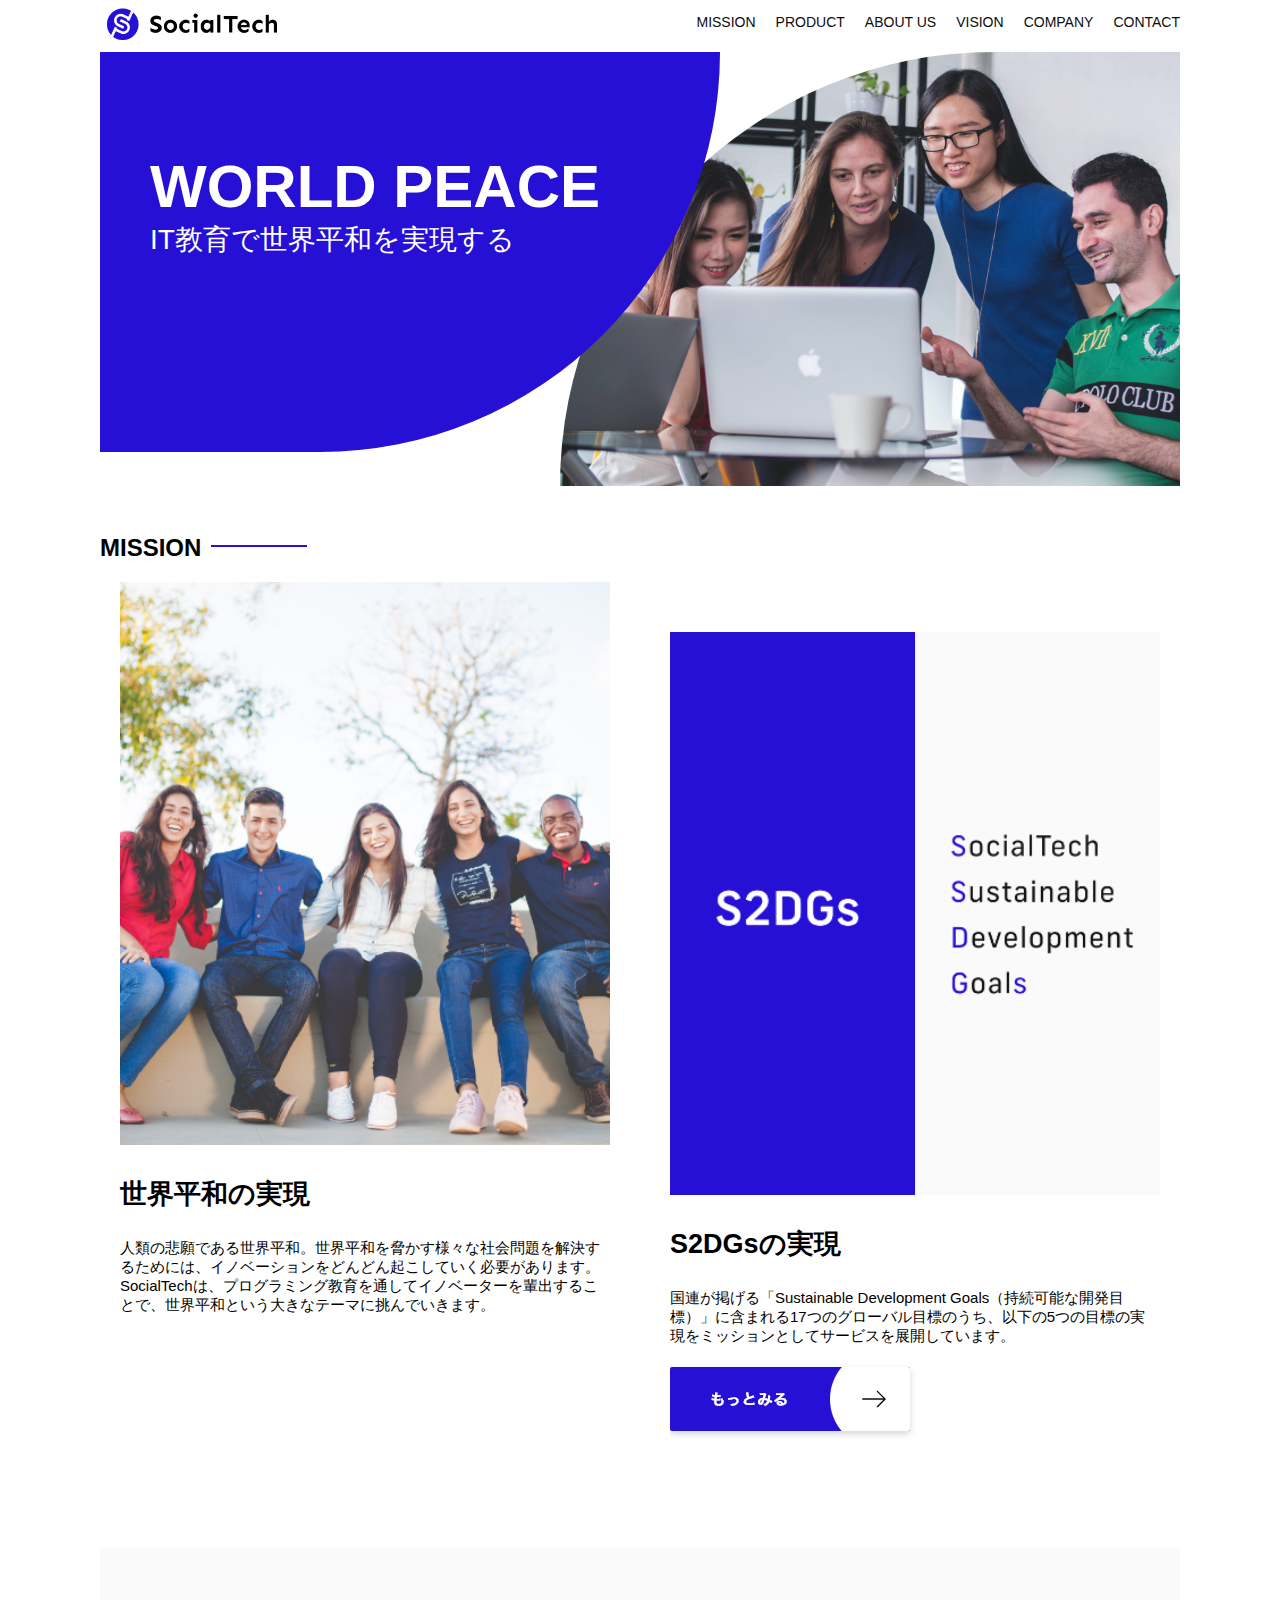
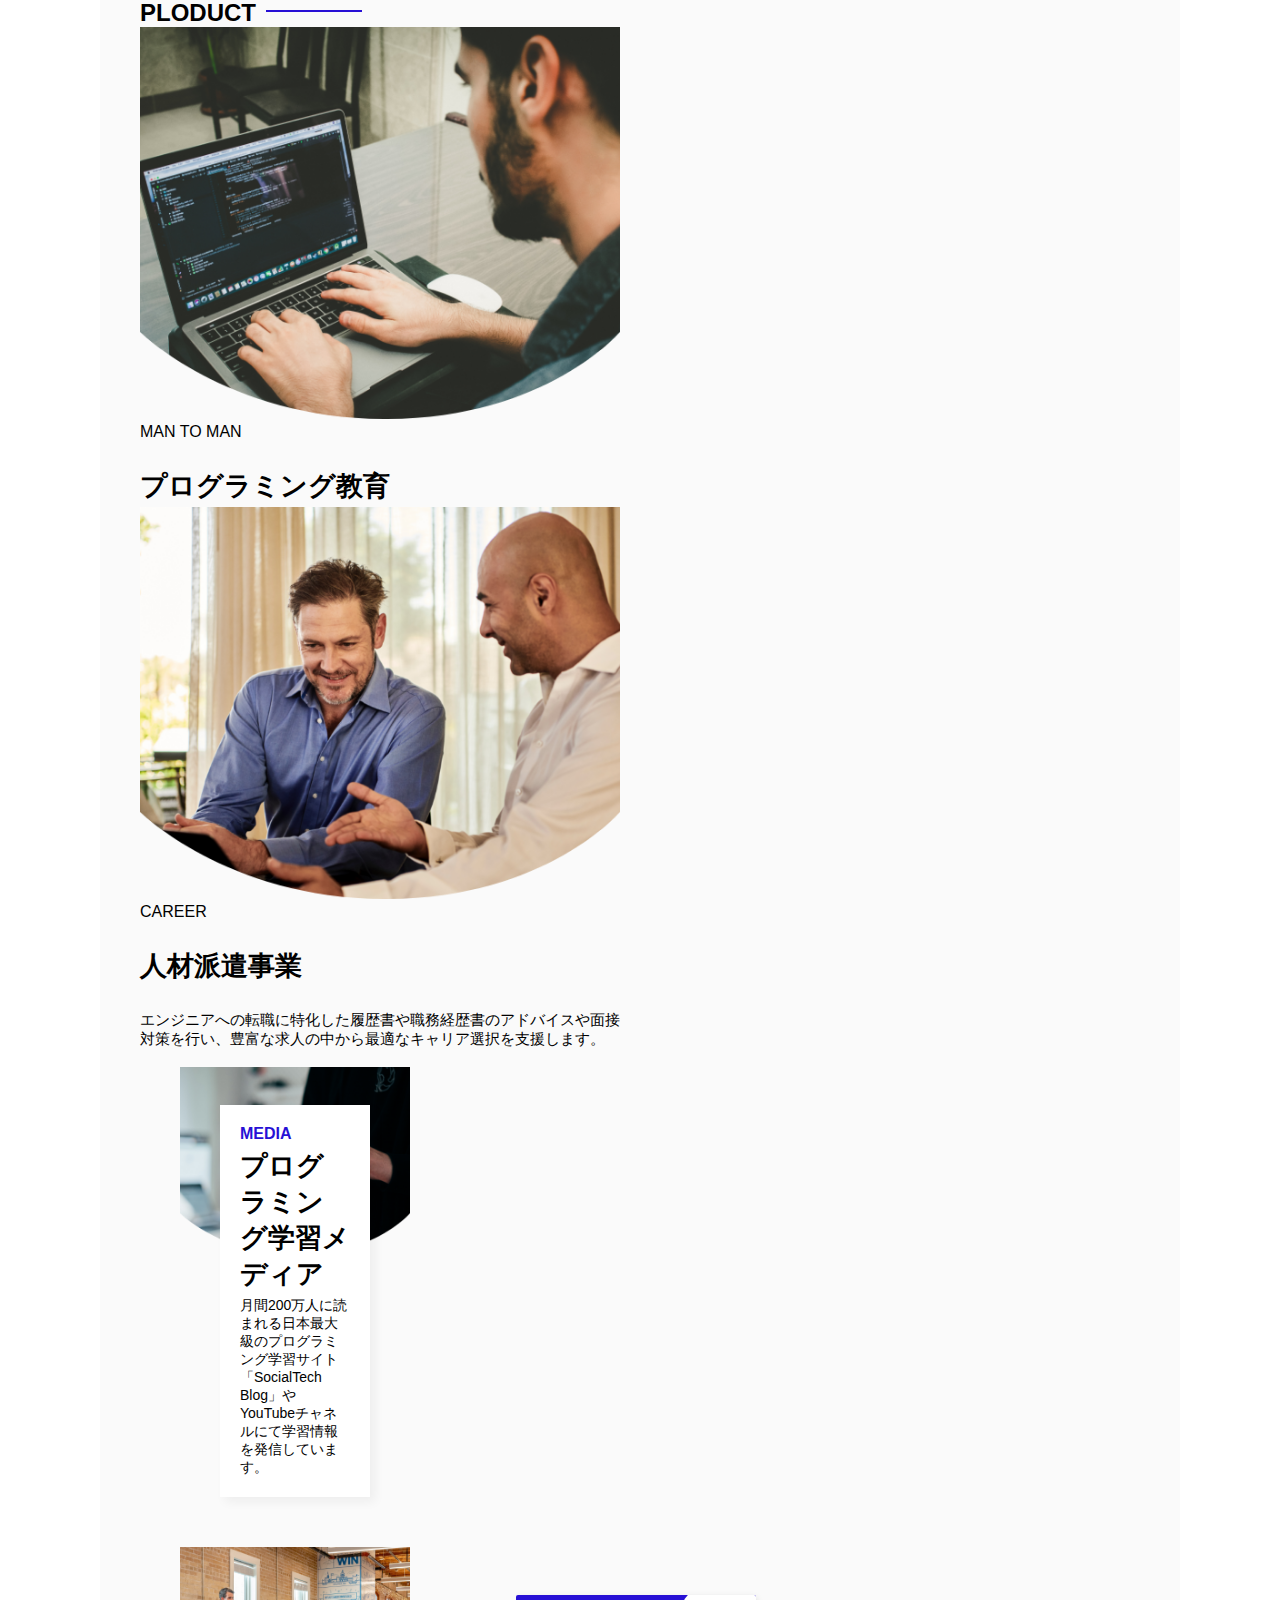
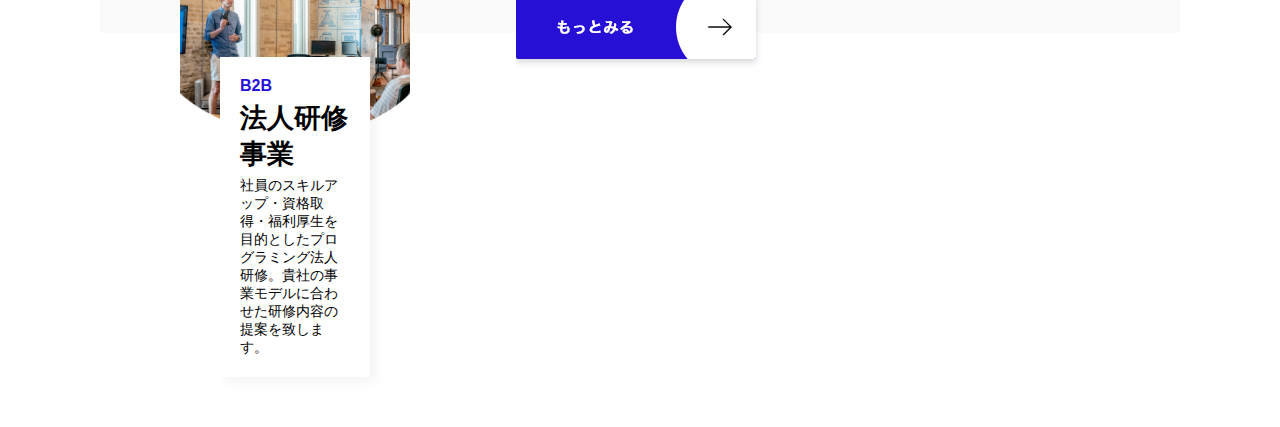
==== commit eaf2edbe: "コードを修正" ====
--- a/index.html
+++ b/index.html
@@ -58,12 +58,12 @@
       </section>
       <!-- プロダクト -->
       <section id="product">
-        <h2 class="index-h2">PRODUCT</h2>
-        <div class="product-flex">
+        <h2 class="index-h2">PLODUCT</h2>
+        <div class="product-flix">
           <div id="product-left">
             <div>
               <img class="product-photo" src="images/index/index-mantoman.png" alt="PCでコードを書く男性">
-              <div class="product-explain">
+              <div class="produact-explain">
                 <span>MAN TO MAN</span>
                 <h3>プログラミング教育</h3>
                 <p>2013年より日本で唯一の専属講師によるマンツーマンのプログラミングレッスンを開始。AI/人工知能やウェブデザインの学習も可能です。</p>
@@ -71,131 +71,40 @@
             </div>
             <div>
               <img class="product-photo" src="images/index/index-career.png" alt="笑顔で話し合う２人の男性">
-              <div class="product-explain">
+              <div class="produact-explain">
                 <span>CAREER</span>
-                <h3>人材紹介事業</h3>
+                <h3>人材派遣事業</h3>
                 <p>エンジニアへの転職に特化した履歴書や職務経歴書のアドバイスや面接対策を行い、豊富な求人の中から最適なキャリア選択を支援します。</p>
               </div>
-
+              　　
             </div>
-          </div>
-          <div id="product-right">
-            <div>
-              <img class="product-photo" src="images/index/index-media.png" alt="スマートフォンを操作する人">
-              <div class="product-explain">
-                <span>MEDIA</span>
-                <h3>プログラミング学習メディア</h3>
-                <p>月間200万人に読まれる日本最大級のプログラミング学習サイト「SocialTech Blog」やYouTubeチャネルにて学習情報を発信しています。</p>
+            <div id="product-right">
+              <div>
+                <img class="product-photo" src="images/index/index-media.png" alt="スマートフォンを操作する人">
+                <div class="product-explain">
+                  <span>MEDIA</span>
+                  <h3>プログラミング学習メディア</h3>
+                  <p>月間200万人に読まれる日本最大級のプログラミング学習サイト「SocialTech Blog」やYouTubeチャネルにて学習情報を発信しています。</p>
+                </div>
               </div>
-            </div>
-            <div>
-              <img class="product-photo" src="images/index/index-b2b.png" alt="講演中の男性とそれを聴く人々">
-              <div class="product-explain">
-                <span>B2B</span>
-                <h3>法人研修事業</h3>
-                <p>社員のスキルアップ・資格取得・福利厚生を目的としたプログラミング法人研修。貴社の事業モデルに合わせた研修内容の提案を致します。</p>
+              <div>
+                <img class="product-photo" src="images/index/index-b2b.png" alt="講演中の男性とそれを聴く人々">
+                <div class="product-explain">
+                  <span>B2B</span>
+                  <h3>法人研修事業</h3>
+                  <p>社員のスキルアップ・資格取得・福利厚生を目的としたプログラミング法人研修。貴社の事業モデルに合わせた研修内容の提案を致します。</p>
+                </div>
               </div>
             </div>
           </div>
-        </div>
-        <div id="product-more">
-          <a href="product.html">
-            <img src="images/button-more.png" alt="もっとみる">
-          </a>
-        </div>
+          <div id="product-more">
+            <a href="product.html">
+              <img src="images/button-more.png" alt="もっとみる">
+            </a>
+          </div>
       </section>
     </article>
   </main>
-
-  <footer>
-    <div id="footer-logo">
-      <img src="images/logo-sp.png" alt="SocialTech">
-    </div>
-    <div id="footer-link">
-      <a href="product.html">PRODUCT</a>
-      <a href="index.html#aboutus">ABOUT US</a>
-      <a href="index.html#vision">VISION</a>
-      <a href="index.html#company">COMPANY</a>
-      <a href="index.html#contact">CONTACT</a>
-    </div>
-    <div id="sns-footer">
-      <div class="sns-btns">
-        <a href="https://www.facebook.com/sejuku2013"><img src="images/button-facebook.png" alt="Facebookのリンク"></a>
-        <a href="https://twitter.com/samuraijuku"><img src="images/button-twitter.png" alt="Twitterのリンク"></a>
-        <a href="https://www.youtube.com/channel/UCCFOQO5aDK0xXam4cUQXT8g"><img src="images/button-youtube.png"
-            alt="YouTubeのリンク"></a>
-      </div>
-      <p id="copyright">&copy;2021 SocialTech, Inc. All Rights Reserved.</p>
-    </div>
-  </footer>
-  <header>
-    <!-- ロゴ -->
-    <a href="index.html" id="logo">
-      <img src="images/logo.png" alt="トップページに戻る">
-    </a>
-
-    <!-- PC用ナビゲーション -->
-    <nav id="nav-pc">
-      <ul>
-        <li><a href="mission.html">MISSION</a></li>
-        <li><a href="product.html">PRODUCT</a></li>
-        <li><a href="index.html#aboutus">ABOUT US</a></li>
-        <li><a href="index.html#vision">VISION</a></li>
-        <li><a href="index.html#company">COMPANY</a></li>
-        <li><a href="index.html#contact">CONTACT</a></li>
-      </ul>
-    </nav>
-    <!-- スマホ用メニューボタン -->
-    <button id="menu-sp" onclick="document.getElementById('nav-sp').style.display = 'block'">
-      <img src="images/button-menu.png" alt="ナビゲーションを開く">
-    </button>
-  </header>
-
-  <footer>
-    <div id="footer-logo">
-      <img src="images/logo-sp.png" alt="SocialTech">
-    </div>
-    <div id="footer-link">
-      <a href="product.html">PRODUCT</a>
-      <a href="index.html#aboutus">ABOUT US</a>
-      <a href="index.html#vision">VISION</a>
-      <a href="index.html#company">COMPANY</a>
-      <a href="index.html#contact">CONTACT</a>
-    </div>
-    <div id="sns-footer">
-      <div class="sns-btns">
-        <a href="https://www.facebook.com/sejuku2013"><img src="images/button-facebook.png" alt="Facebookのリンク"></a>
-        <a href="https://twitter.com/samuraijuku"><img src="images/button-twitter.png" alt="Twitterのリンク"></a>
-        <a href="https://www.youtube.com/channel/UCCFOQO5aDK0xXam4cUQXT8g"><img src="images/button-youtube.png"
-            alt="YouTubeのリンク"></a>
-      </div>
-      <p id="copyright">&copy;2021 SocialTech, Inc. All Rights Reserved.</p>
-    </div>
-  </footer>
-  <header>
-    <!-- ロゴ -->
-    <a href="index.html" id="logo">
-      <img src="images/logo.png" alt="トップページに戻る">
-    </a>
-
-    <!-- PC用ナビゲーション -->
-    <nav id="nav-pc">
-      <ul>
-        <li><a href="mission.html">MISSION</a></li>
-        <li><a href="product.html">PRODUCT</a></li>
-        <li><a href="index.html#aboutus">ABOUT US</a></li>
-        <li><a href="index.html#vision">VISION</a></li>
-        <li><a href="index.html#company">COMPANY</a></li>
-        <li><a href="index.html#contact">CONTACT</a></li>
-      </ul>
-    </nav>
-    <!-- スマホ用メニューボタン -->
-    <button id="menu-sp" onclick="document.getElementById('nav-sp').style.display = 'block'">
-      <img src="images/button-menu.png" alt="ナビゲーションを開く">
-    </button>
-  </header>
-
-
 </body>
 
 </html>--- a/style.css
+++ b/style.css
@@ -10,7 +10,8 @@
 body {
   max-width: 1080px;
   margin: 0 auto 0 auto;
-  font-family: "Source Sans Pro", "Hiragino Kaku Gothic ProN", Meiryo, Arial, sans-serif;
+  font-family: "Source Sans Pro", "Hiragino Kaku Gothic ProN", Meiryo, Arial,
+    sans-serif;
 }
 
 /* ヘッダー */
@@ -28,7 +29,6 @@
   display: flex;
   padding-left: 0;
 }
-
 
 #nav-pc li {
   list-style: none;
@@ -524,6 +524,12 @@
   margin: 0;
 }
 
+/* スマホ用ナビを非表示 */
+#nav-sp,
+#menu-sp {
+  display: none;
+}
+
 /*====================
  スマートフォン用のスタイル
 =====================*/
@@ -588,12 +594,6 @@
     text-decoration: underline;
   }
 
-  /* スマホ用ナビを非表示 */
-  #nav-sp,
-  #menu-sp {
-    display: none;
-  }
-
   #nav-sp .menu {
     text-decoration: none;
     margin: 0 20px 0 20px;
@@ -641,7 +641,4 @@
     top: auto;
     bottom: 0;
   }
-
-
-
 }